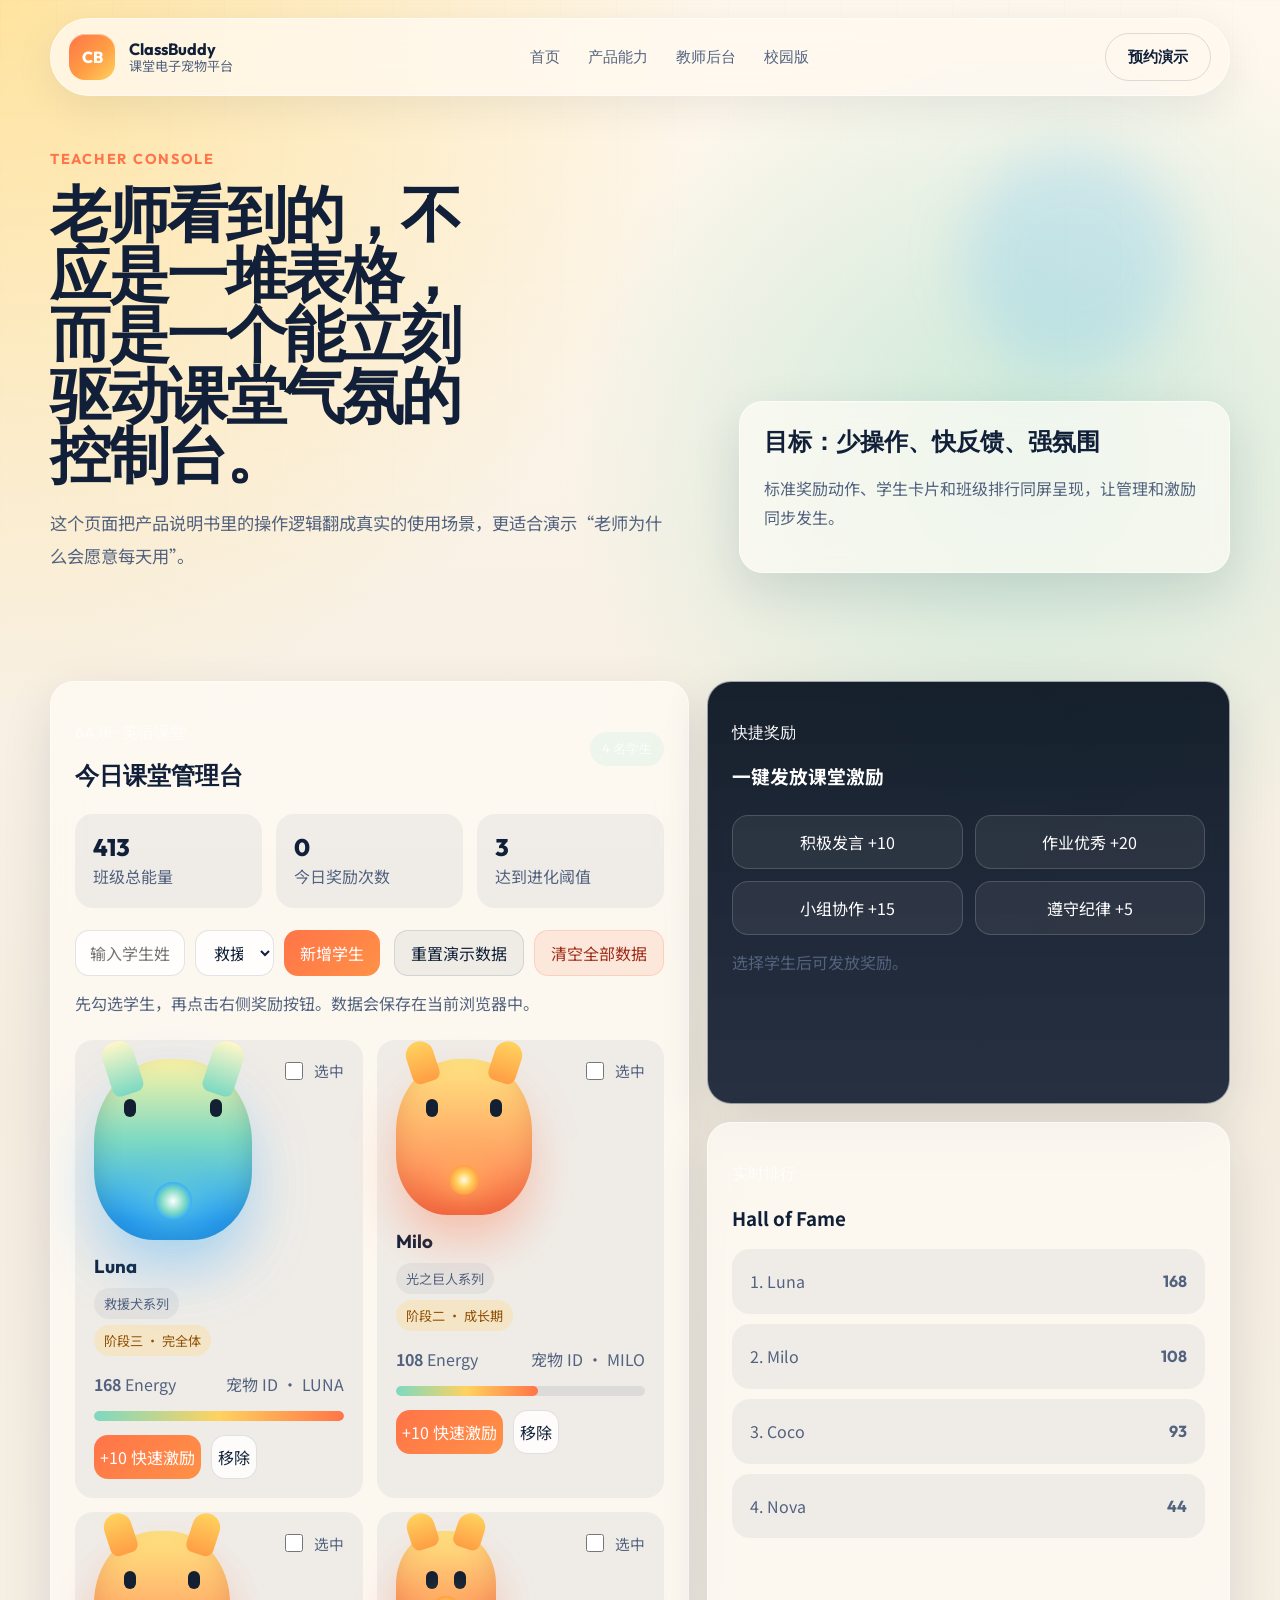
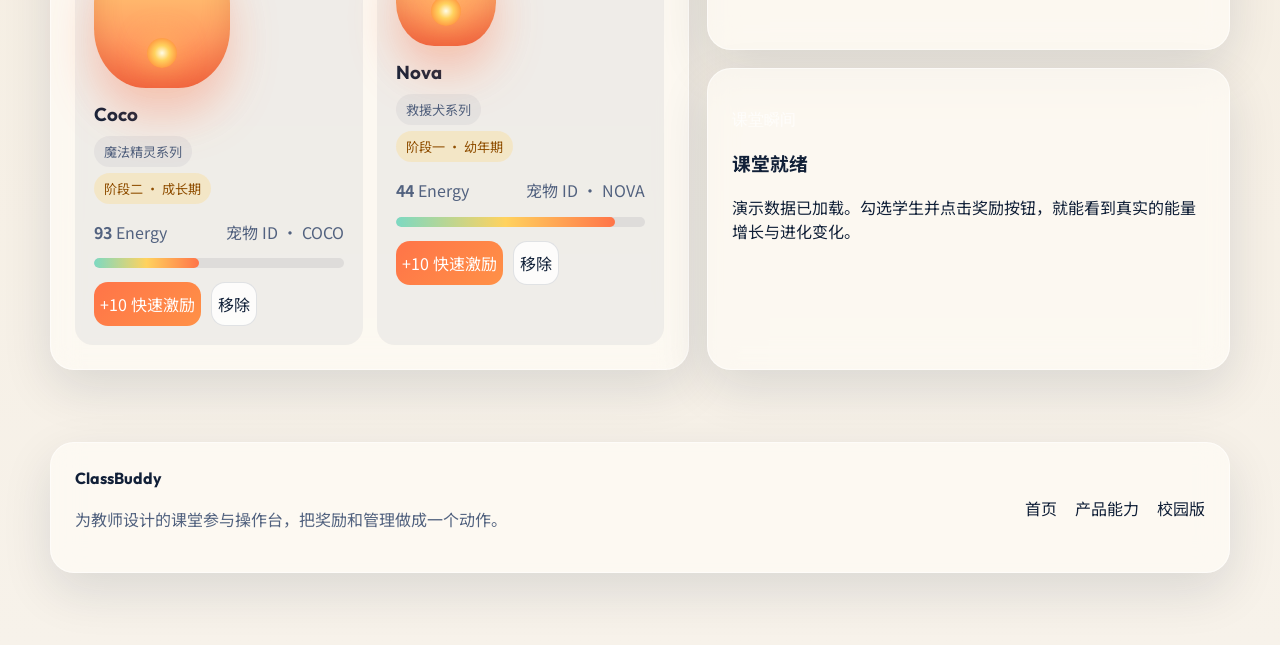
==== teacher-console.html @ 893d26c6 "base" ====
<!DOCTYPE html>
<html lang="zh-CN">
  <head>
    <meta charset="UTF-8" />
    <meta name="viewport" content="width=device-width, initial-scale=1.0" />
    <title>ClassBuddy 教师后台 | 课堂操作演示</title>
    <meta
      name="description"
      content="查看 ClassBuddy 教师后台演示，包括课堂奖励操作、学生状态、实时排行和进化反馈。"
    />
    <link rel="preconnect" href="https://fonts.googleapis.com" />
    <link rel="preconnect" href="https://fonts.gstatic.com" crossorigin />
    <link
      href="https://fonts.googleapis.com/css2?family=Outfit:wght@400;500;600;700;800&family=Noto+Sans+SC:wght@400;500;700;800&display=swap"
      rel="stylesheet"
    />
    <link rel="stylesheet" href="styles.css" />
  </head>
  <body>
    <div class="site-shell">
      <header class="topbar">
        <a class="brand" href="index.html" aria-label="ClassBuddy 首页">
          <span class="brand-mark">CB</span>
          <span class="brand-text">
            <strong>ClassBuddy</strong>
            <span>课堂电子宠物平台</span>
          </span>
        </a>
        <nav class="nav">
          <a href="index.html">首页</a>
          <a href="product.html">产品能力</a>
          <a href="teacher-console.html">教师后台</a>
          <a href="enterprise.html">校园版</a>
        </nav>
        <a class="button ghost" href="index.html#contact">预约演示</a>
      </header>

      <main>
        <section class="page-hero section page-hero-console">
          <div class="page-copy reveal">
            <p class="eyebrow">Teacher Console</p>
            <h1>老师看到的，不应是一堆表格，而是一个能立刻驱动课堂气氛的控制台。</h1>
            <p class="lead">
              这个页面把产品说明书里的操作逻辑翻成真实的使用场景，更适合演示“老师为什么会愿意每天用”。
            </p>
          </div>
          <div class="page-stat-card reveal">
            <div class="metric-stack">
              <strong>目标：少操作、快反馈、强氛围</strong>
              <p>标准奖励动作、学生卡片和班级排行同屏呈现，让管理和激励同步发生。</p>
            </div>
          </div>
        </section>

        <section class="section console-layout">
          <div class="console-main reveal">
            <div class="console-head">
              <div>
                <p class="panel-label">6A 班 · 英语课堂</p>
                <h2>今日课堂管理台</h2>
              </div>
              <span class="signal" id="classSignal">0 名学生</span>
            </div>
            <div class="console-stats">
              <div class="stat-chip">
                <strong id="totalEnergyStat">0</strong>
                <span>班级总能量</span>
              </div>
              <div class="stat-chip">
                <strong id="selectedCountStat">0</strong>
                <span>今日奖励次数</span>
              </div>
              <div class="stat-chip">
                <strong id="evolvedCountStat">0</strong>
                <span>达到进化阈值</span>
              </div>
            </div>
            <div class="console-toolbar">
              <form class="student-form" id="studentForm">
                <label class="sr-only" for="studentName">学生姓名</label>
                <input id="studentName" name="studentName" type="text" placeholder="输入学生姓名，例如：Luna" maxlength="24" />
                <select id="petType" name="petType" aria-label="选择宠物系列">
                  <option value="救援犬系列">救援犬系列</option>
                  <option value="光之巨人系列">光之巨人系列</option>
                  <option value="魔法精灵系列">魔法精灵系列</option>
                </select>
                <button type="submit">新增学生</button>
              </form>
              <div class="toolbar-actions">
                <button class="mini-action" type="button" id="seedDemoData">重置演示数据</button>
                <button class="mini-action danger" type="button" id="clearAllData">清空全部数据</button>
              </div>
            </div>
            <div class="console-hint" id="consoleHint">
              先勾选学生，再点击右侧奖励按钮。数据会保存在当前浏览器中。
            </div>
            <div class="student-grid" id="studentGrid" aria-live="polite">
            </div>
          </div>

          <aside class="console-side reveal">
            <div class="side-card dark">
              <p class="panel-label">快捷奖励</p>
              <h3>一键发放课堂激励</h3>
              <div class="reward-grid reward-grid-live">
                <button type="button" data-reward-points="10" data-reward-label="积极发言">积极发言 +10</button>
                <button type="button" data-reward-points="20" data-reward-label="作业优秀">作业优秀 +20</button>
                <button type="button" data-reward-points="15" data-reward-label="小组协作">小组协作 +15</button>
                <button type="button" data-reward-points="5" data-reward-label="遵守纪律">遵守纪律 +5</button>
              </div>
              <p class="reward-feedback" id="rewardFeedback">选择学生后可发放奖励。</p>
            </div>
            <div class="side-card">
              <p class="panel-label">实时排行</p>
              <h3>Hall of Fame</h3>
              <ol class="rank-list" id="rankList">
              </ol>
            </div>
            <div class="side-card accent-card">
              <p class="panel-label">课堂瞬间</p>
              <h3 id="spotlightTitle">进化觉醒待触发</h3>
              <p id="spotlightText">当学生跨过关键能量阈值时，这里会出现最新的成长播报。</p>
            </div>
          </aside>
        </section>
      </main>

      <footer class="footer">
        <div>
          <strong>ClassBuddy</strong>
          <p>为教师设计的课堂参与操作台，把奖励和管理做成一个动作。</p>
        </div>
        <div class="footer-links">
          <a href="index.html">首页</a>
          <a href="product.html">产品能力</a>
          <a href="enterprise.html">校园版</a>
        </div>
      </footer>
    </div>
    <script src="script.js"></script>
  </body>
</html>
---- styles.css ----
:root {
  --bg: #f6efe5;
  --bg-deep: #132033;
  --surface: rgba(255, 255, 255, 0.72);
  --surface-strong: #fff9f0;
  --card: rgba(15, 29, 47, 0.9);
  --text: #112038;
  --muted: #52627f;
  --line: rgba(17, 32, 56, 0.1);
  --accent: #ff7448;
  --accent-2: #ffd25e;
  --accent-3: #7cd9c2;
  --white: #ffffff;
  --shadow-lg: 0 28px 90px rgba(17, 32, 56, 0.14);
  --shadow-md: 0 18px 50px rgba(17, 32, 56, 0.12);
  --radius-xl: 32px;
  --radius-lg: 24px;
  --radius-md: 16px;
  --container: 1180px;
}

* {
  box-sizing: border-box;
}

html {
  scroll-behavior: smooth;
}

body {
  margin: 0;
  font-family: "Noto Sans SC", "PingFang SC", "Microsoft YaHei", sans-serif;
  color: var(--text);
  background:
    radial-gradient(circle at top left, rgba(255, 210, 94, 0.55), transparent 28%),
    radial-gradient(circle at 80% 20%, rgba(124, 217, 194, 0.38), transparent 22%),
    linear-gradient(180deg, #fff8ee 0%, #f4ecdf 48%, #f7f2ea 100%);
}

body::before {
  content: "";
  position: fixed;
  inset: 0;
  pointer-events: none;
  background-image:
    linear-gradient(rgba(17, 32, 56, 0.03) 1px, transparent 1px),
    linear-gradient(90deg, rgba(17, 32, 56, 0.03) 1px, transparent 1px);
  background-size: 56px 56px;
  mask-image: linear-gradient(180deg, rgba(0, 0, 0, 0.2), transparent 85%);
}

a {
  color: inherit;
  text-decoration: none;
}

button {
  font: inherit;
}

.site-shell {
  width: min(calc(100% - 40px), var(--container));
  margin: 0 auto;
  padding-bottom: 72px;
}

.topbar {
  position: sticky;
  top: 18px;
  z-index: 30;
  display: flex;
  align-items: center;
  justify-content: space-between;
  gap: 18px;
  margin-top: 18px;
  padding: 14px 18px;
  border: 1px solid rgba(255, 255, 255, 0.6);
  border-radius: 999px;
  background: rgba(255, 249, 240, 0.78);
  backdrop-filter: blur(18px);
  box-shadow: 0 10px 40px rgba(17, 32, 56, 0.08);
}

.brand {
  display: inline-flex;
  align-items: center;
  gap: 14px;
}

.brand-mark {
  display: grid;
  place-items: center;
  width: 46px;
  height: 46px;
  border-radius: 16px;
  font-family: "Outfit", sans-serif;
  font-weight: 800;
  color: var(--white);
  background: linear-gradient(135deg, #ff7448, #ff9e44 56%, #ffd25e);
  box-shadow: inset 0 1px 0 rgba(255, 255, 255, 0.45);
}

.brand-text {
  display: flex;
  flex-direction: column;
  line-height: 1.1;
}

.brand-text strong,
.nav a,
.button,
.eyebrow,
.feature-index,
.price-type,
.panel-label,
.signal,
.timeline-item span {
  font-family: "Outfit", sans-serif;
}

.brand-text strong {
  font-size: 1.02rem;
}

.brand-text span {
  color: var(--muted);
  font-size: 0.82rem;
}

.nav {
  display: inline-flex;
  gap: 28px;
}

.nav a {
  color: var(--muted);
  font-size: 0.95rem;
  transition: color 180ms ease;
}

.nav a:hover,
.nav a:focus-visible {
  color: var(--text);
}

.button {
  display: inline-flex;
  align-items: center;
  justify-content: center;
  min-height: 48px;
  padding: 0 22px;
  border-radius: 999px;
  border: 1px solid transparent;
  font-size: 0.96rem;
  font-weight: 700;
  transition:
    transform 180ms ease,
    box-shadow 180ms ease,
    background 180ms ease,
    color 180ms ease,
    border-color 180ms ease;
}

.button:hover,
.button:focus-visible,
.reward-grid button:hover,
.stage-button:hover,
.stage-button:focus-visible {
  transform: translateY(-2px);
}

.button.primary {
  color: var(--white);
  background: linear-gradient(135deg, #ff7448, #ff9147 60%, #ffd25e);
  box-shadow: 0 18px 40px rgba(255, 116, 72, 0.32);
}

.button.secondary {
  color: var(--text);
  background: rgba(255, 255, 255, 0.72);
  border-color: rgba(17, 32, 56, 0.08);
}

.button.ghost {
  color: var(--text);
  background: transparent;
  border-color: rgba(17, 32, 56, 0.14);
}

.section {
  padding: 54px 0;
}

.hero {
  display: grid;
  grid-template-columns: 1.02fr 0.98fr;
  gap: 42px;
  align-items: center;
  min-height: calc(100vh - 140px);
}

.eyebrow {
  margin: 0 0 16px;
  color: var(--accent);
  font-size: 0.9rem;
  font-weight: 700;
  letter-spacing: 0.12em;
  text-transform: uppercase;
}

.hero h1,
.section-heading h2,
.cta h2 {
  margin: 0;
  font-family: "Outfit", sans-serif;
  font-weight: 800;
  letter-spacing: -0.04em;
}

.hero h1 {
  font-size: clamp(3rem, 5vw, 5.8rem);
  line-height: 0.96;
  max-width: 9.2ch;
}

.lead {
  max-width: 620px;
  margin: 22px 0 0;
  color: var(--muted);
  font-size: 1.08rem;
  line-height: 1.9;
}

.hero-actions {
  display: flex;
  gap: 14px;
  margin-top: 28px;
}

.hero-metrics {
  display: grid;
  grid-template-columns: repeat(3, minmax(0, 1fr));
  gap: 14px;
  margin: 34px 0 0;
  padding: 0;
  list-style: none;
}

.hero-metrics li,
.feature-card,
.insight-card,
.arch-card,
.price-card,
.timeline-item,
.trust-strip,
.cta {
  border: 1px solid rgba(255, 255, 255, 0.56);
  background: rgba(255, 252, 247, 0.66);
  backdrop-filter: blur(14px);
  box-shadow: var(--shadow-md);
}

.hero-metrics li {
  padding: 20px;
  border-radius: var(--radius-lg);
}

.hero-metrics strong {
  display: block;
  font-family: "Outfit", sans-serif;
  font-size: 1.5rem;
  font-weight: 800;
}

.hero-metrics span {
  color: var(--muted);
  font-size: 0.92rem;
}

.hero-stage {
  position: relative;
}

.orb {
  position: absolute;
  border-radius: 999px;
  filter: blur(20px);
}

.orb-a {
  top: 2%;
  right: 6%;
  width: 220px;
  height: 220px;
  background: rgba(124, 217, 194, 0.28);
}

.orb-b {
  bottom: 4%;
  left: -6%;
  width: 200px;
  height: 200px;
  background: rgba(255, 116, 72, 0.18);
}

.dashboard-card,
.evolution-panel {
  position: relative;
  overflow: hidden;
  padding: 28px;
  border-radius: var(--radius-xl);
  background:
    linear-gradient(180deg, rgba(13, 23, 37, 0.96), rgba(21, 32, 52, 0.92)),
    linear-gradient(135deg, rgba(255, 255, 255, 0.08), transparent);
  color: var(--white);
  box-shadow: 0 24px 70px rgba(11, 19, 35, 0.36);
}

.dashboard-top,
.panel-top,
.hall-head,
.energy-meta,
.trust-items,
.pricing-grid,
.showcase-grid,
.architecture-grid,
.feature-grid,
.timeline,
.cta,
.evolution-stage,
.pet-panel {
  display: flex;
}

.dashboard-top,
.panel-top,
.hall-head,
.energy-meta {
  justify-content: space-between;
  align-items: center;
}

.badge,
.mini-status,
.signal {
  display: inline-flex;
  align-items: center;
  border-radius: 999px;
  padding: 8px 12px;
  font-size: 0.82rem;
}

.badge {
  background: rgba(255, 255, 255, 0.12);
}

.mini-status,
.signal {
  color: rgba(255, 255, 255, 0.8);
  background: rgba(124, 217, 194, 0.12);
}

.pet-panel {
  gap: 24px;
  align-items: center;
  margin-top: 26px;
}

.pet-illustration,
.pet-stage-screen {
  position: relative;
  display: grid;
  place-items: center;
  flex: 0 0 220px;
  min-height: 230px;
  border-radius: 28px;
  background:
    radial-gradient(circle at 50% 20%, rgba(255, 210, 94, 0.28), transparent 36%),
    linear-gradient(180deg, rgba(255, 255, 255, 0.08), rgba(255, 255, 255, 0.02));
}

.pet {
  --pet-size: 112px;
  position: relative;
  width: var(--pet-size);
  height: calc(var(--pet-size) * 1.15);
  border-radius: 46% 46% 38% 38%;
  background: linear-gradient(180deg, #ffe581, #ff9d61 68%, #ff7448);
  box-shadow:
    inset 0 -12px 28px rgba(181, 48, 29, 0.24),
    0 26px 45px rgba(255, 116, 72, 0.35);
  transform-origin: center bottom;
  animation: float 4.2s ease-in-out infinite;
}

.pet::before,
.pet::after {
  content: "";
  position: absolute;
  top: -18px;
  width: 28px;
  height: 36px;
  border-radius: 14px 14px 8px 8px;
  background: linear-gradient(180deg, #ffd25e, #ff9e44);
}

.pet::before {
  left: 12px;
  transform: rotate(-18deg);
}

.pet::after {
  right: 12px;
  transform: rotate(18deg);
}

.pet-face,
.pet-core {
  position: absolute;
}

.pet-face {
  top: 40px;
  width: 12px;
  height: 18px;
  border-radius: 999px;
  background: #132033;
}

.pet-face-left {
  left: 30px;
}

.pet-face-right {
  right: 30px;
}

.pet-core {
  left: 50%;
  bottom: 20px;
  width: 30px;
  height: 30px;
  border-radius: 999px;
  transform: translateX(-50%);
  background: radial-gradient(circle, #fffce6 0%, #ffd25e 35%, #ff9e44 70%);
  box-shadow: 0 0 28px rgba(255, 210, 94, 0.55);
}

.pet-stage-2,
.pet[data-evolution="2"] {
  --pet-size: 136px;
}

.pet-stage-2::before,
.pet-stage-2::after,
.pet[data-evolution="2"]::before,
.pet[data-evolution="2"]::after {
  height: 42px;
}

.pet[data-evolution="3"] {
  --pet-size: 158px;
  background: linear-gradient(180deg, #fff4a6, #7cd9c2 45%, #2da7ff 90%);
  box-shadow:
    inset 0 -12px 28px rgba(2, 57, 93, 0.24),
    0 30px 55px rgba(45, 167, 255, 0.35);
}

.pet[data-evolution="3"]::before,
.pet[data-evolution="3"]::after {
  width: 32px;
  height: 54px;
  background: linear-gradient(180deg, #fff7c8, #7cd9c2);
}

.pet[data-evolution="3"] .pet-core {
  width: 38px;
  height: 38px;
  background: radial-gradient(circle, #ffffff 0%, #7cd9c2 45%, #2da7ff 75%);
  box-shadow: 0 0 34px rgba(124, 217, 194, 0.7);
}

.pet[data-evolution="1"] {
  --pet-size: 100px;
}

.pet-details p,
.panel-label,
.hall-head span,
.price-copy,
.timeline-item p,
.arch-card p,
.feature-card p,
.insight-card p,
.section-heading p:last-child,
.cta p:last-child {
  color: rgba(255, 255, 255, 0.72);
}

.pet-details p {
  margin: 0 0 6px;
}

.pet-details h2,
.panel-top h3,
.insight-card h3,
.arch-card h3,
.price-card h3,
.timeline-item h3,
.feature-card h3 {
  margin: 0;
  font-family: "Outfit", sans-serif;
  font-size: 1.65rem;
}

.energy-bar {
  margin: 18px 0 10px;
  width: min(280px, 100%);
  height: 12px;
  border-radius: 999px;
  background: rgba(255, 255, 255, 0.12);
  overflow: hidden;
}

.energy-bar span {
  display: block;
  height: 100%;
  border-radius: inherit;
  background: linear-gradient(90deg, #7cd9c2, #ffd25e, #ff7448);
}

.reward-grid {
  display: grid;
  grid-template-columns: repeat(2, minmax(0, 1fr));
  gap: 12px;
  margin-top: 26px;
}

.reward-grid button,
.stage-button {
  border: 1px solid rgba(255, 255, 255, 0.16);
  border-radius: 16px;
  color: var(--white);
  background: rgba(255, 255, 255, 0.06);
  padding: 14px 16px;
  cursor: pointer;
  transition:
    transform 180ms ease,
    background 180ms ease,
    border-color 180ms ease,
    box-shadow 180ms ease;
}

.hall-card {
  margin-top: 24px;
  padding: 20px;
  border-radius: 22px;
  background: rgba(255, 255, 255, 0.07);
}

.hall-card ol {
  margin: 18px 0 0;
  padding: 0;
  list-style: none;
}

.hall-card li {
  display: flex;
  justify-content: space-between;
  padding: 10px 0;
  border-bottom: 1px solid rgba(255, 255, 255, 0.08);
}

.hall-card li:last-child {
  border-bottom: 0;
}

.trust-strip {
  display: flex;
  align-items: center;
  justify-content: space-between;
  gap: 22px;
  padding: 24px 28px;
  border-radius: var(--radius-xl);
}

.trust-strip p {
  margin: 0;
  font-family: "Outfit", sans-serif;
  font-size: 1.1rem;
  font-weight: 700;
}

.trust-items {
  flex-wrap: wrap;
  gap: 12px;
}

.trust-items span {
  padding: 10px 16px;
  border-radius: 999px;
  background: rgba(17, 32, 56, 0.05);
  color: var(--muted);
}

.section-heading {
  max-width: 780px;
  margin-bottom: 26px;
}

.section-heading h2 {
  font-size: clamp(2.2rem, 4vw, 4rem);
  line-height: 1.03;
}

.feature-grid,
.architecture-grid,
.pricing-grid,
.hub-grid,
.capability-grid,
.enterprise-grid {
  gap: 18px;
}

.feature-grid {
  display: grid;
  grid-template-columns: repeat(4, minmax(0, 1fr));
}

.hub-grid,
.capability-grid,
.enterprise-grid {
  display: grid;
  grid-template-columns: repeat(3, minmax(0, 1fr));
}

.feature-card,
.arch-card,
.price-card,
.timeline-item,
.insight-card,
.hub-card,
.capability-card,
.enterprise-card,
.split-card,
.process-card,
.console-main,
.console-side .side-card,
.page-stat-card {
  padding: 24px;
  border-radius: var(--radius-lg);
}

.hub-card,
.capability-card,
.enterprise-card,
.split-card,
.process-card,
.console-main,
.console-side .side-card,
.page-stat-card,
.footer {
  border: 1px solid rgba(255, 255, 255, 0.56);
  background: rgba(255, 252, 247, 0.68);
  backdrop-filter: blur(14px);
  box-shadow: var(--shadow-md);
}

.hub-card h3,
.capability-card h3,
.enterprise-card h3,
.split-card h2,
.console-head h2 {
  margin: 0;
  font-family: "Outfit", sans-serif;
}

.hub-card p,
.capability-card p,
.enterprise-card p,
.split-card p,
.metric-stack p,
.footer p,
.student-card p,
.stat-chip span,
.rank-list li,
.process-step p {
  color: var(--muted);
  line-height: 1.8;
}

.page-hero {
  display: grid;
  grid-template-columns: 1.15fr 0.85fr;
  gap: 24px;
  align-items: end;
  min-height: 44vh;
}

.page-copy h1 {
  margin: 0;
  font-family: "Outfit", sans-serif;
  font-size: clamp(2.6rem, 4.8vw, 5rem);
  line-height: 0.98;
  letter-spacing: -0.04em;
  max-width: 11ch;
}

.page-hero-product,
.page-hero-console,
.page-hero-enterprise {
  position: relative;
}

.page-hero-product::after,
.page-hero-console::after,
.page-hero-enterprise::after {
  content: "";
  position: absolute;
  right: 4%;
  top: 10%;
  width: 220px;
  height: 220px;
  border-radius: 999px;
  filter: blur(28px);
  z-index: -1;
}

.page-hero-product::after {
  background: rgba(255, 116, 72, 0.18);
}

.page-hero-console::after {
  background: rgba(45, 167, 255, 0.16);
}

.page-hero-enterprise::after {
  background: rgba(124, 217, 194, 0.22);
}

.metric-stack strong,
.stat-chip strong,
.process-step strong {
  display: block;
  font-family: "Outfit", sans-serif;
  font-size: 1.5rem;
  font-weight: 800;
}

.capability-card ul,
.price-card ul {
  line-height: 1.9;
}

.split-section {
  display: grid;
  grid-template-columns: 1fr 1fr;
  gap: 18px;
  align-items: stretch;
}

.split-card {
  display: flex;
  flex-direction: column;
  justify-content: center;
}

.process-card {
  display: grid;
  grid-template-columns: repeat(2, minmax(0, 1fr));
  gap: 14px;
}

.process-step {
  padding: 20px;
  border-radius: 18px;
  background: rgba(17, 32, 56, 0.05);
}

.console-layout {
  display: grid;
  grid-template-columns: 1.1fr 0.9fr;
  gap: 18px;
}

.console-head {
  display: flex;
  justify-content: space-between;
  gap: 16px;
  align-items: center;
}

.console-stats {
  display: grid;
  grid-template-columns: repeat(3, minmax(0, 1fr));
  gap: 14px;
  margin-top: 22px;
}

.console-toolbar {
  display: flex;
  justify-content: space-between;
  gap: 14px;
  align-items: center;
  margin-top: 22px;
}

.student-form {
  display: grid;
  grid-template-columns: minmax(0, 1.4fr) minmax(0, 1fr) auto;
  gap: 10px;
  flex: 1;
}

.student-form input,
.student-form select,
.student-form button,
.mini-action {
  min-height: 46px;
  border-radius: 14px;
  border: 1px solid rgba(17, 32, 56, 0.12);
  font: inherit;
}

.student-form input,
.student-form select {
  width: 100%;
  padding: 0 14px;
  color: var(--text);
  background: rgba(255, 255, 255, 0.82);
}

.student-form button,
.mini-action {
  padding: 0 16px;
  cursor: pointer;
}

.student-form button {
  border: 0;
  color: var(--white);
  background: linear-gradient(135deg, #ff7448, #ff9147);
}

.toolbar-actions {
  display: flex;
  gap: 10px;
}

.mini-action {
  background: rgba(17, 32, 56, 0.05);
  color: var(--text);
}

.mini-action.danger {
  color: #9f2d1a;
  background: rgba(255, 116, 72, 0.12);
  border-color: rgba(255, 116, 72, 0.2);
}

.console-hint,
.reward-feedback {
  margin-top: 14px;
  color: var(--muted);
  line-height: 1.7;
}

.stat-chip,
.student-card,
.rank-list li {
  padding: 18px;
  border-radius: 18px;
  background: rgba(17, 32, 56, 0.05);
}

.student-grid {
  display: grid;
  grid-template-columns: repeat(2, minmax(0, 1fr));
  gap: 14px;
  margin-top: 22px;
}

.student-card {
  position: relative;
  border: 1px solid transparent;
  transition:
    transform 180ms ease,
    border-color 180ms ease,
    box-shadow 180ms ease,
    background 180ms ease;
}

.student-card.is-selected {
  border-color: rgba(255, 116, 72, 0.4);
  background: rgba(255, 244, 238, 0.92);
  box-shadow: 0 14px 34px rgba(255, 116, 72, 0.15);
}

.student-card.is-celebrating {
  animation: pulse-card 680ms ease;
}

.student-card-top {
  display: flex;
  align-items: flex-start;
  justify-content: space-between;
  gap: 12px;
}

.student-check {
  display: inline-flex;
  align-items: center;
  gap: 8px;
  color: var(--muted);
  font-size: 0.92rem;
}

.student-check input {
  width: 18px;
  height: 18px;
}

.student-card h3 {
  margin: 14px 0 4px;
  font-family: "Outfit", sans-serif;
}

.student-meta {
  display: grid;
  gap: 6px;
}

.student-meta strong {
  font-family: "Outfit", sans-serif;
  font-size: 1.1rem;
}

.student-series,
.stage-pill {
  display: inline-flex;
  align-items: center;
  width: fit-content;
  border-radius: 999px;
  padding: 6px 10px;
  font-size: 0.82rem;
}

.student-series {
  color: var(--muted);
  background: rgba(17, 32, 56, 0.05);
}

.stage-pill {
  color: #8f4e00;
  background: rgba(255, 210, 94, 0.24);
}

.student-energy {
  display: flex;
  justify-content: space-between;
  gap: 10px;
  align-items: center;
  margin-top: 14px;
}

.student-energy p {
  margin: 0;
}

.student-progress {
  height: 10px;
  margin-top: 12px;
  overflow: hidden;
  border-radius: 999px;
  background: rgba(17, 32, 56, 0.08);
}

.student-progress span {
  display: block;
  height: 100%;
  border-radius: inherit;
  background: linear-gradient(90deg, #7cd9c2, #ffd25e, #ff7448);
}

.student-actions {
  display: flex;
  gap: 10px;
}

.student-card button {
  margin-top: 14px;
  min-height: 44px;
  border: 1px solid rgba(17, 32, 56, 0.12);
  border-radius: 14px;
  background: rgba(255, 255, 255, 0.8);
  color: var(--text);
}

.student-card button.student-quick-reward {
  color: var(--white);
  border: 0;
  background: linear-gradient(135deg, #ff7448, #ff9147);
}

.student-pet {
  --pet-size: 88px;
}

.console-side {
  display: grid;
  gap: 18px;
}

.console-side .side-card.dark {
  background:
    linear-gradient(180deg, rgba(13, 23, 37, 0.96), rgba(21, 32, 52, 0.92)),
    linear-gradient(135deg, rgba(255, 255, 255, 0.08), transparent);
  color: var(--white);
}

.console-side .side-card.dark .panel-label,
.console-side .side-card.dark h3 {
  color: var(--white);
}

.rank-list {
  margin: 18px 0 0;
  padding: 0;
  list-style: none;
}

.rank-list li {
  display: flex;
  justify-content: space-between;
  align-items: center;
  margin-top: 10px;
}

.rank-list li strong {
  font-family: "Outfit", sans-serif;
}

.empty-state {
  padding: 28px;
  border-radius: 22px;
  color: var(--muted);
  background: rgba(17, 32, 56, 0.05);
  text-align: center;
}

.sr-only {
  position: absolute;
  width: 1px;
  height: 1px;
  padding: 0;
  margin: -1px;
  overflow: hidden;
  clip: rect(0, 0, 0, 0);
  border: 0;
}

@keyframes pulse-card {
  0% {
    transform: scale(1);
  }
  50% {
    transform: scale(1.02);
  }
  100% {
    transform: scale(1);
  }
}

.accent-card {
  background: linear-gradient(135deg, rgba(124, 217, 194, 0.24), rgba(255, 255, 255, 0.78));
}

.footer {
  display: flex;
  justify-content: space-between;
  gap: 20px;
  margin-top: 18px;
  padding: 22px 24px;
  border-radius: 24px;
}

.footer strong {
  font-family: "Outfit", sans-serif;
}

.footer-links {
  display: flex;
  gap: 18px;
  flex-wrap: wrap;
  align-items: center;
}

.feature-card p,
.arch-card p,
.price-card ul,
.timeline-item p,
.insight-card p,
.stage-copy p {
  margin: 14px 0 0;
  color: var(--muted);
  line-height: 1.8;
}

.feature-index {
  display: inline-flex;
  margin-bottom: 18px;
  color: var(--accent);
  font-size: 0.95rem;
  font-weight: 800;
}

.showcase-grid {
  gap: 18px;
  align-items: stretch;
}

.showcase-grid > *:first-child {
  flex: 1.2;
}

.showcase-grid > *:last-child {
  flex: 0.8;
}

.panel-top h3 {
  color: var(--white);
}

.evolution-stage {
  align-items: center;
  gap: 26px;
  margin: 28px 0 20px;
}

.stage-copy span {
  color: var(--accent-2);
  font-family: "Outfit", sans-serif;
  font-weight: 700;
}

.stage-copy strong {
  display: block;
  margin-top: 10px;
  font-family: "Outfit", sans-serif;
  font-size: 2rem;
}

.stage-switcher {
  display: flex;
  gap: 12px;
}

.stage-button.is-active {
  border-color: rgba(255, 255, 255, 0.35);
  background: rgba(255, 255, 255, 0.16);
  box-shadow: 0 10px 26px rgba(0, 0, 0, 0.18);
}

.stage-glow {
  position: absolute;
  inset: auto 50% 22px;
  width: 140px;
  height: 36px;
  border-radius: 999px;
  transform: translateX(-50%);
  background: rgba(124, 217, 194, 0.28);
  filter: blur(16px);
}

.insight-panel {
  display: grid;
  gap: 18px;
}

.insight-card.alt {
  background: linear-gradient(135deg, rgba(255, 210, 94, 0.22), rgba(255, 255, 255, 0.75));
}

.insight-card.accent {
  background: linear-gradient(135deg, rgba(124, 217, 194, 0.28), rgba(255, 255, 255, 0.78));
}

.architecture-grid {
  display: grid;
  grid-template-columns: repeat(3, minmax(0, 1fr));
}

.pricing-grid {
  display: grid;
  grid-template-columns: repeat(3, minmax(0, 1fr));
}

.price-card {
  position: relative;
}

.price-card ul {
  padding-left: 18px;
}

.price-type {
  color: var(--accent);
  font-size: 0.88rem;
  font-weight: 800;
  letter-spacing: 0.1em;
  text-transform: uppercase;
}

.price-card.featured {
  background:
    linear-gradient(180deg, rgba(17, 32, 56, 0.96), rgba(30, 48, 74, 0.94)),
    linear-gradient(135deg, rgba(255, 255, 255, 0.06), transparent);
  color: var(--white);
  transform: translateY(-8px);
}

.price-card.featured .price-copy,
.price-card.featured ul {
  color: rgba(255, 255, 255, 0.78);
}

.timeline {
  display: grid;
  grid-template-columns: repeat(4, minmax(0, 1fr));
  gap: 18px;
}

.timeline-item span {
  color: var(--accent);
  font-size: 0.88rem;
  font-weight: 800;
  letter-spacing: 0.1em;
  text-transform: uppercase;
}

.cta {
  align-items: center;
  justify-content: space-between;
  gap: 26px;
  padding: 34px;
  border-radius: var(--radius-xl);
}

.cta h2 {
  max-width: 15ch;
  font-size: clamp(2rem, 3.4vw, 3.5rem);
  line-height: 1.04;
}

.cta-actions {
  display: flex;
  gap: 14px;
  flex-wrap: wrap;
}

.reveal {
  opacity: 0;
  transform: translateY(28px);
  transition:
    opacity 650ms ease,
    transform 650ms ease;
}

.reveal.is-visible {
  opacity: 1;
  transform: translateY(0);
}

@keyframes float {
  0%,
  100% {
    transform: translateY(0);
  }
  50% {
    transform: translateY(-10px);
  }
}

@media (max-width: 1100px) {
  .hero,
  .showcase-grid,
  .cta {
    grid-template-columns: 1fr;
    flex-direction: column;
  }

  .feature-grid,
  .timeline,
  .hub-grid,
  .capability-grid,
  .enterprise-grid {
    grid-template-columns: repeat(2, minmax(0, 1fr));
  }

  .pricing-grid,
  .architecture-grid,
  .split-section,
  .console-layout,
  .page-hero {
    grid-template-columns: 1fr;
  }

  .showcase-grid > * {
    width: 100%;
  }

  .hero {
    min-height: auto;
    padding-top: 24px;
  }
}

@media (max-width: 820px) {
  .site-shell {
    width: min(calc(100% - 24px), var(--container));
  }

  .topbar {
    flex-wrap: wrap;
    justify-content: center;
    border-radius: 30px;
  }

  .nav {
    width: 100%;
    justify-content: center;
    flex-wrap: wrap;
    gap: 16px 20px;
  }

  .hero h1 {
    max-width: none;
  }

  .hero-metrics,
  .feature-grid,
  .timeline,
  .hub-grid,
  .capability-grid,
  .enterprise-grid,
  .student-grid,
  .console-stats,
  .process-card {
    grid-template-columns: 1fr;
  }

  .console-toolbar,
  .toolbar-actions {
    flex-direction: column;
    align-items: stretch;
  }

  .student-form,
  .student-actions {
    grid-template-columns: 1fr;
    flex-direction: column;
  }

  .pet-panel,
  .evolution-stage,
  .trust-strip,
  .footer,
  .console-head {
    flex-direction: column;
    align-items: flex-start;
  }

  .pet-illustration,
  .pet-stage-screen {
    width: 100%;
  }

  .reward-grid {
    grid-template-columns: 1fr;
  }

  .stage-switcher,
  .hero-actions,
  .cta-actions {
    width: 100%;
    flex-direction: column;
  }

  .stage-button,
  .hero-actions .button,
  .cta-actions .button {
    width: 100%;
  }
}

@media (prefers-reduced-motion: reduce) {
  html {
    scroll-behavior: auto;
  }

  *,
  *::before,
  *::after {
    animation: none !important;
    transition: none !important;
  }

  .reveal {
    opacity: 1;
    transform: none;
  }
}
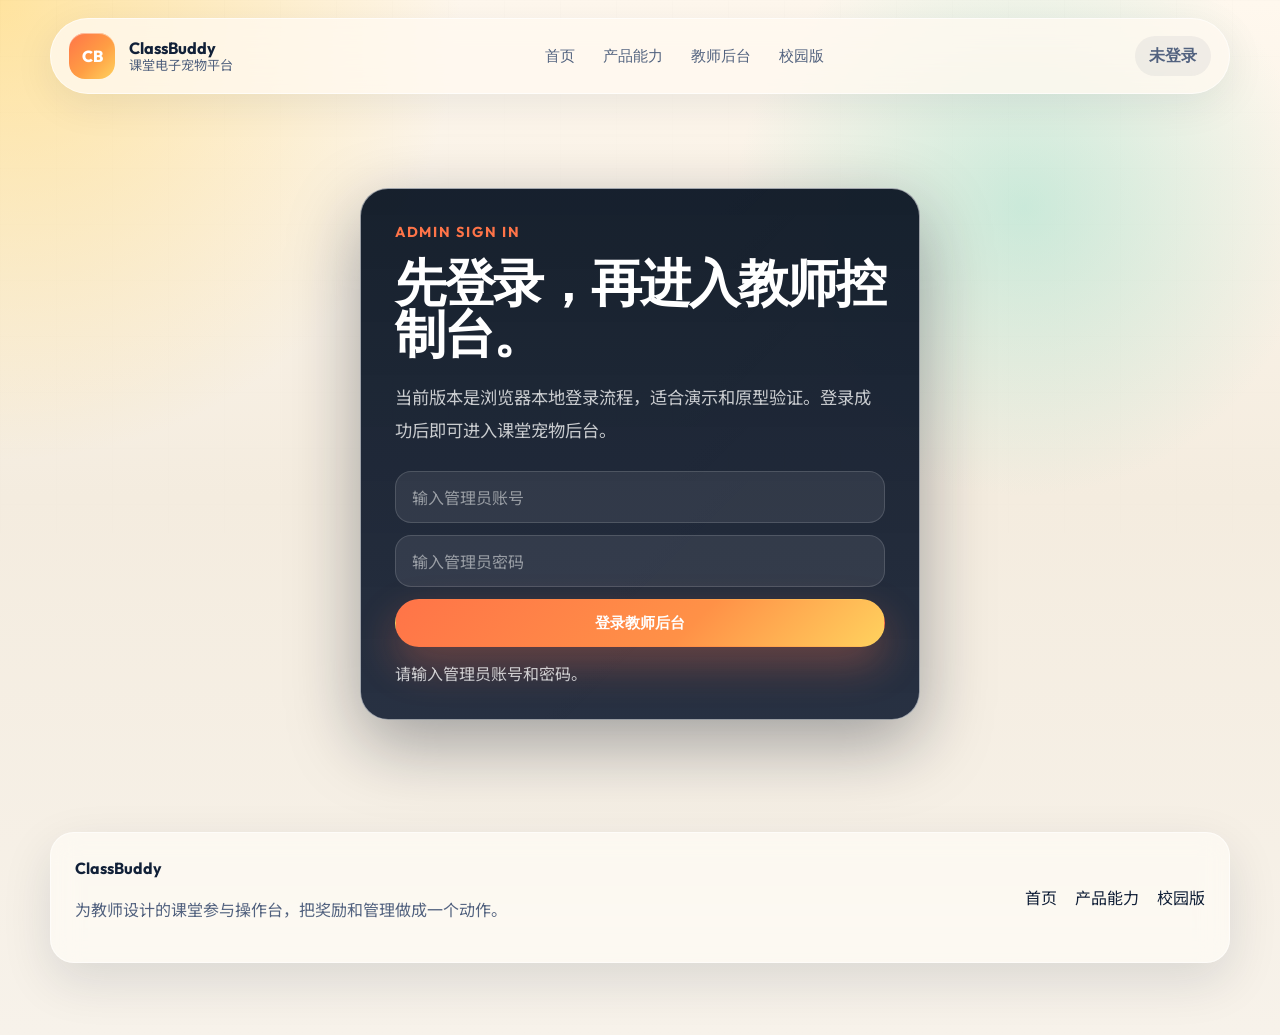
==== commit 8a8796f6: "svg" ====
--- a/teacher-console.html
+++ b/teacher-console.html
@@ -32,10 +32,32 @@
           <a href="teacher-console.html">教师后台</a>
           <a href="enterprise.html">校园版</a>
         </nav>
-        <a class="button ghost" href="index.html#contact">预约演示</a>
+        <div class="auth-actions">
+          <span class="auth-badge" id="authBadge">未登录</span>
+          <button class="button ghost" type="button" id="logoutButton" hidden>退出登录</button>
+        </div>
       </header>
 
-      <main>
+      <main class="teacher-console-page">
+        <section class="login-shell section" id="loginShell">
+          <div class="login-card reveal">
+            <p class="eyebrow">Admin Sign In</p>
+            <h1>先登录，再进入教师控制台。</h1>
+            <p class="lead">
+              当前版本是浏览器本地登录流程，适合演示和原型验证。登录成功后即可进入课堂宠物后台。
+            </p>
+            <form class="login-form" id="loginForm">
+              <label class="sr-only" for="loginUsername">管理员账号</label>
+              <input id="loginUsername" name="loginUsername" type="text" placeholder="输入管理员账号" autocomplete="username" />
+              <label class="sr-only" for="loginPassword">管理员密码</label>
+              <input id="loginPassword" name="loginPassword" type="password" placeholder="输入管理员密码" autocomplete="current-password" />
+              <button class="button primary" type="submit">登录教师后台</button>
+            </form>
+            <p class="login-feedback" id="loginFeedback">请输入管理员账号和密码。</p>
+          </div>
+        </section>
+
+        <div id="consoleApp" hidden>
         <section class="page-hero section page-hero-console">
           <div class="page-copy reveal">
             <p class="eyebrow">Teacher Console</p>
@@ -88,7 +110,26 @@
               </form>
               <div class="toolbar-actions">
                 <button class="mini-action" type="button" id="seedDemoData">重置演示数据</button>
+                <button class="mini-action" type="button" id="exportCsvButton">导出 CSV</button>
+                <button class="mini-action" type="button" id="exportJsonButton">导出备份</button>
                 <button class="mini-action danger" type="button" id="clearAllData">清空全部数据</button>
+              </div>
+            </div>
+            <div class="import-panel">
+              <div class="import-copy">
+                <strong>批量导入学生</strong>
+                <p>支持上传 `CSV` 文件，或直接把 Excel 里的姓名/宠物系列/能量三列复制后粘贴进来。`.xlsx` 入口也已预留。</p>
+              </div>
+              <div class="import-controls">
+                <input id="csvFileInput" type="file" accept=".csv,text/csv,.txt,.xlsx,application/vnd.openxmlformats-officedocument.spreadsheetml.sheet" />
+                <textarea
+                  id="bulkStudentInput"
+                  rows="4"
+                  placeholder="示例：&#10;姓名,宠物系列,能量&#10;Luna,救援犬系列,168&#10;Milo,光之巨人系列,108"
+                ></textarea>
+                <div class="toolbar-actions">
+                  <button class="mini-action" type="button" id="importStudentsButton">导入文本数据</button>
+                </div>
               </div>
             </div>
             <div class="console-hint" id="consoleHint">
@@ -123,6 +164,7 @@
             </div>
           </aside>
         </section>
+        </div>
       </main>
 
       <footer class="footer">
@@ -137,6 +179,18 @@
         </div>
       </footer>
     </div>
+
+    <div class="student-modal" id="studentModal" aria-hidden="true">
+      <div class="student-modal-backdrop" data-close-student-modal></div>
+      <div class="student-modal-dialog" role="dialog" aria-modal="true" aria-labelledby="studentModalTitle">
+        <button class="student-modal-close" type="button" data-close-student-modal aria-label="关闭成长档案">关闭</button>
+        <div class="student-modal-content" id="studentModalContent">
+          <p class="panel-label">成长档案</p>
+          <h3 id="studentModalTitle">学生成长档案</h3>
+          <p id="studentModalText">选择学生后可查看完整成长状态。</p>
+        </div>
+      </div>
+    </div>
     <script src="script.js"></script>
   </body>
 </html>
--- a/styles.css
+++ b/styles.css
@@ -23,6 +23,10 @@
   box-sizing: border-box;
 }
 
+[hidden] {
+  display: none !important;
+}
+
 html {
   scroll-behavior: smooth;
 }
@@ -187,6 +191,24 @@
   border-color: rgba(17, 32, 56, 0.14);
 }
 
+.auth-actions {
+  display: inline-flex;
+  align-items: center;
+  gap: 10px;
+}
+
+.auth-badge {
+  display: inline-flex;
+  align-items: center;
+  min-height: 40px;
+  padding: 0 14px;
+  border-radius: 999px;
+  color: var(--muted);
+  background: rgba(17, 32, 56, 0.05);
+  font-family: "Outfit", sans-serif;
+  font-weight: 700;
+}
+
 .section {
   padding: 54px 0;
 }
@@ -391,6 +413,29 @@
     0 26px 45px rgba(255, 116, 72, 0.35);
   transform-origin: center bottom;
   animation: float 4.2s ease-in-out infinite;
+}
+
+.pet.pet-asset {
+  width: 160px;
+  height: 160px;
+  border-radius: 0;
+  background: none;
+  box-shadow: none;
+}
+
+.pet.pet-asset::before,
+.pet.pet-asset::after,
+.pet.pet-asset .pet-face,
+.pet.pet-asset .pet-core {
+  display: none;
+}
+
+.pet-image {
+  display: block;
+  width: 100%;
+  height: 100%;
+  object-fit: contain;
+  filter: drop-shadow(0 20px 40px rgba(17, 32, 56, 0.18));
 }
 
 .pet::before,
@@ -697,6 +742,65 @@
   min-height: 44vh;
 }
 
+.teacher-console-page {
+  min-height: 70vh;
+}
+
+.login-shell {
+  display: grid;
+  place-items: center;
+  min-height: calc(100vh - 180px);
+}
+
+.login-card {
+  width: min(560px, 100%);
+  padding: 34px;
+  border-radius: 28px;
+  border: 1px solid rgba(255, 255, 255, 0.56);
+  background:
+    linear-gradient(180deg, rgba(13, 23, 37, 0.96), rgba(21, 32, 52, 0.92)),
+    linear-gradient(135deg, rgba(255, 255, 255, 0.08), transparent);
+  color: var(--white);
+  box-shadow: 0 24px 70px rgba(11, 19, 35, 0.36);
+}
+
+.login-card h1 {
+  margin: 0;
+  font-family: "Outfit", sans-serif;
+  font-size: clamp(2.2rem, 4vw, 3.6rem);
+  line-height: 1;
+  letter-spacing: -0.04em;
+}
+
+.login-card .lead,
+.login-feedback {
+  color: rgba(255, 255, 255, 0.76);
+}
+
+.login-form {
+  display: grid;
+  gap: 12px;
+  margin-top: 24px;
+}
+
+.login-form input {
+  min-height: 52px;
+  padding: 0 16px;
+  border-radius: 16px;
+  border: 1px solid rgba(255, 255, 255, 0.14);
+  background: rgba(255, 255, 255, 0.08);
+  color: var(--white);
+  font: inherit;
+}
+
+.login-form input::placeholder {
+  color: rgba(255, 255, 255, 0.5);
+}
+
+.login-feedback {
+  margin: 14px 0 0;
+}
+
 .page-copy h1 {
   margin: 0;
   font-family: "Outfit", sans-serif;
@@ -865,6 +969,57 @@
   line-height: 1.7;
 }
 
+.home-reward-feedback {
+  margin-bottom: 0;
+  color: rgba(255, 255, 255, 0.72);
+}
+
+.import-panel {
+  display: grid;
+  grid-template-columns: 0.85fr 1.15fr;
+  gap: 14px;
+  margin-top: 18px;
+  padding: 18px;
+  border-radius: 20px;
+  background: rgba(17, 32, 56, 0.05);
+}
+
+.import-copy strong {
+  display: block;
+  font-family: "Outfit", sans-serif;
+  font-size: 1.1rem;
+}
+
+.import-copy p {
+  margin: 10px 0 0;
+  color: var(--muted);
+  line-height: 1.8;
+}
+
+.import-controls {
+  display: grid;
+  gap: 10px;
+}
+
+.import-controls input[type="file"],
+.import-controls textarea {
+  width: 100%;
+  border-radius: 14px;
+  border: 1px solid rgba(17, 32, 56, 0.12);
+  background: rgba(255, 255, 255, 0.82);
+  color: var(--text);
+  font: inherit;
+}
+
+.import-controls input[type="file"] {
+  padding: 12px 14px;
+}
+
+.import-controls textarea {
+  padding: 12px 14px;
+  resize: vertical;
+}
+
 .stat-chip,
 .student-card,
 .rank-list li {
@@ -1002,8 +1157,17 @@
   background: linear-gradient(135deg, #ff7448, #ff9147);
 }
 
+.student-card button.student-profile-trigger {
+  background: rgba(17, 32, 56, 0.06);
+}
+
 .student-pet {
   --pet-size: 88px;
+}
+
+.student-pet.pet-asset {
+  width: 104px;
+  height: 104px;
 }
 
 .console-side {
@@ -1095,6 +1259,112 @@
   align-items: center;
 }
 
+.student-modal {
+  position: fixed;
+  inset: 0;
+  z-index: 120;
+  display: grid;
+  place-items: center;
+  padding: 20px;
+  opacity: 0;
+  visibility: hidden;
+  transition:
+    opacity 180ms ease,
+    visibility 180ms ease;
+}
+
+.student-modal.is-open {
+  opacity: 1;
+  visibility: visible;
+}
+
+.student-modal-backdrop {
+  position: absolute;
+  inset: 0;
+  background: rgba(8, 16, 30, 0.55);
+  backdrop-filter: blur(6px);
+}
+
+.student-modal-dialog {
+  position: relative;
+  z-index: 1;
+  width: min(680px, 100%);
+  padding: 26px;
+  border-radius: 28px;
+  border: 1px solid rgba(255, 255, 255, 0.2);
+  background:
+    linear-gradient(180deg, rgba(13, 23, 37, 0.97), rgba(21, 32, 52, 0.94)),
+    linear-gradient(135deg, rgba(255, 255, 255, 0.08), transparent);
+  color: var(--white);
+  box-shadow: 0 28px 80px rgba(11, 19, 35, 0.42);
+}
+
+.student-modal-close {
+  position: absolute;
+  top: 18px;
+  right: 18px;
+  min-height: 40px;
+  padding: 0 14px;
+  border-radius: 999px;
+  border: 1px solid rgba(255, 255, 255, 0.18);
+  color: var(--white);
+  background: rgba(255, 255, 255, 0.08);
+}
+
+.student-modal-content h3 {
+  margin: 0;
+  font-family: "Outfit", sans-serif;
+  font-size: 2rem;
+}
+
+.student-modal-grid {
+  display: grid;
+  grid-template-columns: 220px 1fr;
+  gap: 22px;
+  margin-top: 20px;
+  align-items: start;
+}
+
+.student-modal-stage {
+  padding: 18px;
+  border-radius: 24px;
+  background: rgba(255, 255, 255, 0.06);
+  text-align: center;
+}
+
+.student-modal-stage .student-pet {
+  margin: 0 auto;
+  --pet-size: 110px;
+}
+
+.student-modal-stage .student-pet.pet-asset {
+  width: 132px;
+  height: 132px;
+}
+
+.student-modal-meta {
+  display: grid;
+  gap: 14px;
+}
+
+.student-modal-meta p,
+.student-modal-metrics li,
+.student-modal-log li {
+  color: rgba(255, 255, 255, 0.76);
+  line-height: 1.8;
+}
+
+.student-modal-metrics,
+.student-modal-log {
+  margin: 0;
+  padding-left: 18px;
+}
+
+.student-modal-log {
+  display: grid;
+  gap: 8px;
+}
+
 .feature-card p,
 .arch-card p,
 .price-card ul,
@@ -1301,7 +1571,8 @@
   .architecture-grid,
   .split-section,
   .console-layout,
-  .page-hero {
+  .page-hero,
+  .import-panel {
     grid-template-columns: 1fr;
   }
 
@@ -1361,6 +1632,10 @@
     flex-direction: column;
   }
 
+  .student-modal-grid {
+    grid-template-columns: 1fr;
+  }
+
   .pet-panel,
   .evolution-stage,
   .trust-strip,
